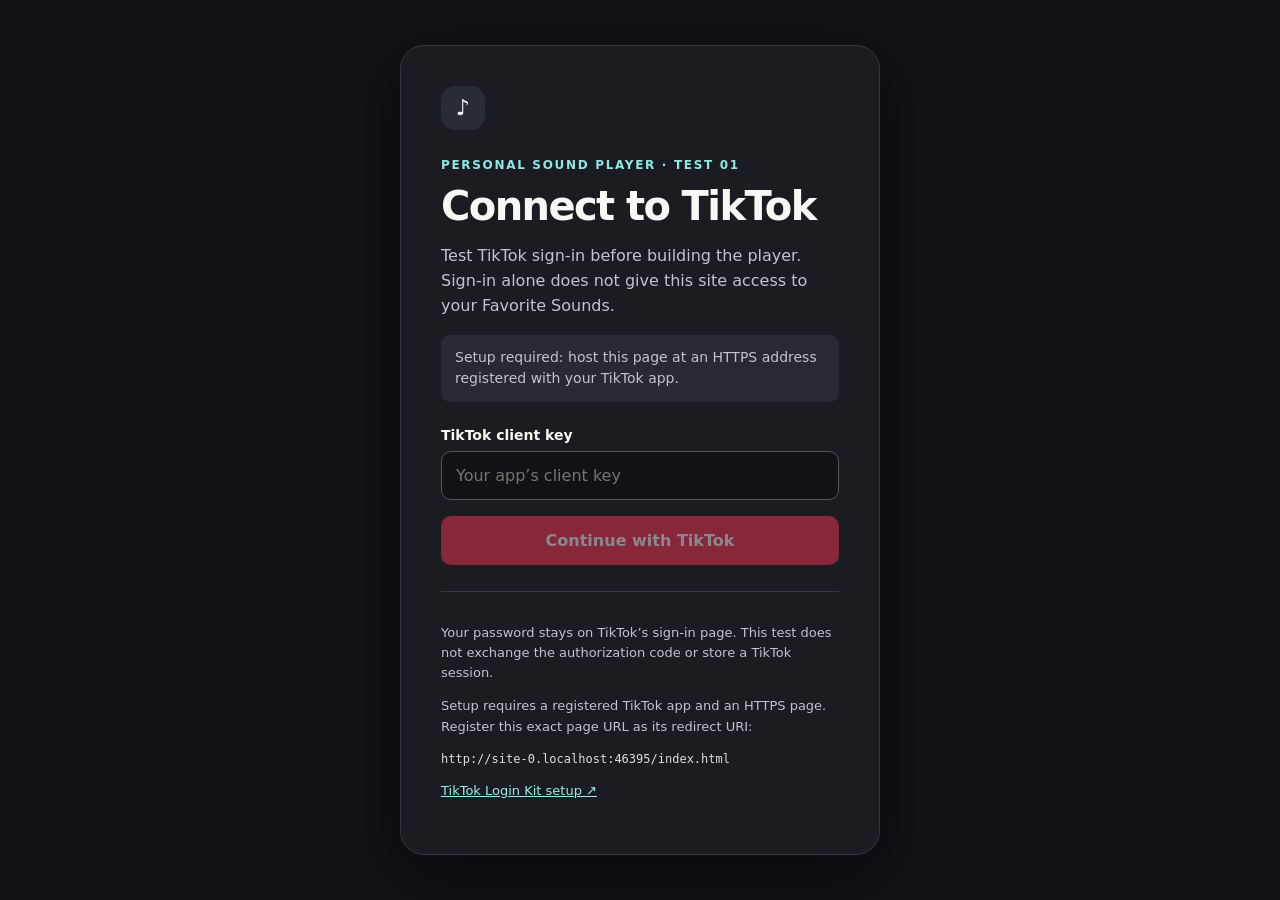
==== index.html @ 641b8b6f "Add TikTok sign-in test" ====
<!doctype html>
<html lang="en">
<head>
<meta charset="utf-8"><meta name="viewport" content="width=device-width,initial-scale=1"><meta name="referrer" content="no-referrer">
<title>TikTok sign-in test</title>
<style>
:root{font-family:system-ui,-apple-system,sans-serif;color:#f8f7f4;background:#111216;color-scheme:dark}*{box-sizing:border-box}body{margin:0;min-height:100vh;display:grid;place-items:center;padding:24px}.card{max-width:480px;width:100%;background:#1b1c22;border:1px solid #34353e;border-radius:24px;padding:clamp(24px,6vw,40px);box-shadow:0 18px 65px #0007}.mark{display:inline-grid;place-items:center;width:44px;height:44px;border-radius:14px;background:#2a2c34;font-size:22px}.eyebrow{color:#8ee8e3;font-size:12px;font-weight:700;letter-spacing:.14em;text-transform:uppercase;margin:26px 0 10px}h1{font-size:clamp(29px,7vw,40px);line-height:1.1;letter-spacing:-.04em;margin:0 0 15px}p{line-height:1.55;color:#c3c3cb}label{display:block;font-size:14px;font-weight:650;margin:25px 0 8px}input{width:100%;padding:14px;border:1px solid #53545f;border-radius:10px;background:#111216;color:white;font:inherit}button{width:100%;margin-top:16px;padding:15px;border:0;border-radius:10px;background:#fe3455;color:white;font:inherit;font-weight:750;cursor:pointer}button:disabled{opacity:.48;cursor:not-allowed}.note{border-top:1px solid #383941;margin-top:26px;padding-top:18px;font-size:13px}.note a{color:#9bece7}.status{padding:12px 14px;border-radius:9px;background:#292a31;font-size:14px;overflow-wrap:anywhere}.callback{font-family:monospace;font-size:12px;overflow-wrap:anywhere;color:#ddd}code{font-size:.9em}
</style>
</head>
<body><main class="card"><div class="mark" aria-hidden="true">♪</div><p class="eyebrow">Personal sound player · test 01</p><h1>Connect to TikTok</h1><p>Test TikTok sign-in before building the player. Sign-in alone does not give this site access to your Favorite Sounds.</p>
<p id="status" class="status" role="status" aria-live="polite">Enter a TikTok developer client key to begin.</p>
<form id="login"><label for="key">TikTok client key</label><input id="key" autocomplete="off" required placeholder="Your app’s client key"><button id="submit" type="submit">Continue with TikTok</button></form>
<div class="note"><p>Your password stays on TikTok’s sign-in page. This test does not exchange the authorization code or store a TikTok session.</p><p>Setup requires a registered TikTok app and an HTTPS page. Register this exact page URL as its redirect URI:</p><p class="callback" id="callback"></p><p><a href="https://developers.tiktok.com/docs/en/login-kit-web" target="_blank" rel="noopener noreferrer">TikTok Login Kit setup ↗</a></p></div></main>
<script>
(() => {
  const url = new URL(location.href);
  const redirect = url.origin + url.pathname;
  const status = document.querySelector('#status');
  const form = document.querySelector('#login');
  document.querySelector('#callback').textContent = redirect;
  const returnedState = url.searchParams.get('state');
  const code = url.searchParams.get('code');
  const error = url.searchParams.get('error');
  if (code || error || returnedState) {
    const expected = sessionStorage.getItem('tiktok-test-state');
    sessionStorage.removeItem('tiktok-test-state');
    history.replaceState(null, '', url.pathname);
    if (!expected || !returnedState || expected !== returnedState) status.textContent = 'The response could not be verified. Start the test again.';
    else if (error) status.textContent = 'TikTok did not authorize the request. You can try again.';
    else if (code) status.textContent = 'TikTok returned an authorization code. This test discarded it; no account is connected and Favorite Sounds access has not been tested.';
    else status.textContent = 'TikTok did not return an authorization code.';
  }
  if (location.protocol !== 'https:') {
    document.querySelector('#submit').disabled = true;
    if (!code && !error && !returnedState) status.textContent = 'Setup required: host this page at an HTTPS address registered with your TikTok app.';
  }
  form.addEventListener('submit', event => {
    event.preventDefault();
    if (location.protocol !== 'https:') return;
    const key = document.querySelector('#key').value.trim();
    if (!key) return;
    const state = Array.from(crypto.getRandomValues(new Uint8Array(32)), b => b.toString(16).padStart(2, '0')).join('');
    sessionStorage.setItem('tiktok-test-state', state);
    const auth = new URL('https://www.tiktok.com/v2/auth/authorize/');
    auth.search = new URLSearchParams({client_key:key, scope:'user.info.basic', response_type:'code', redirect_uri:redirect, state}).toString();
    location.assign(auth.href);
  });
})();
</script></body></html>
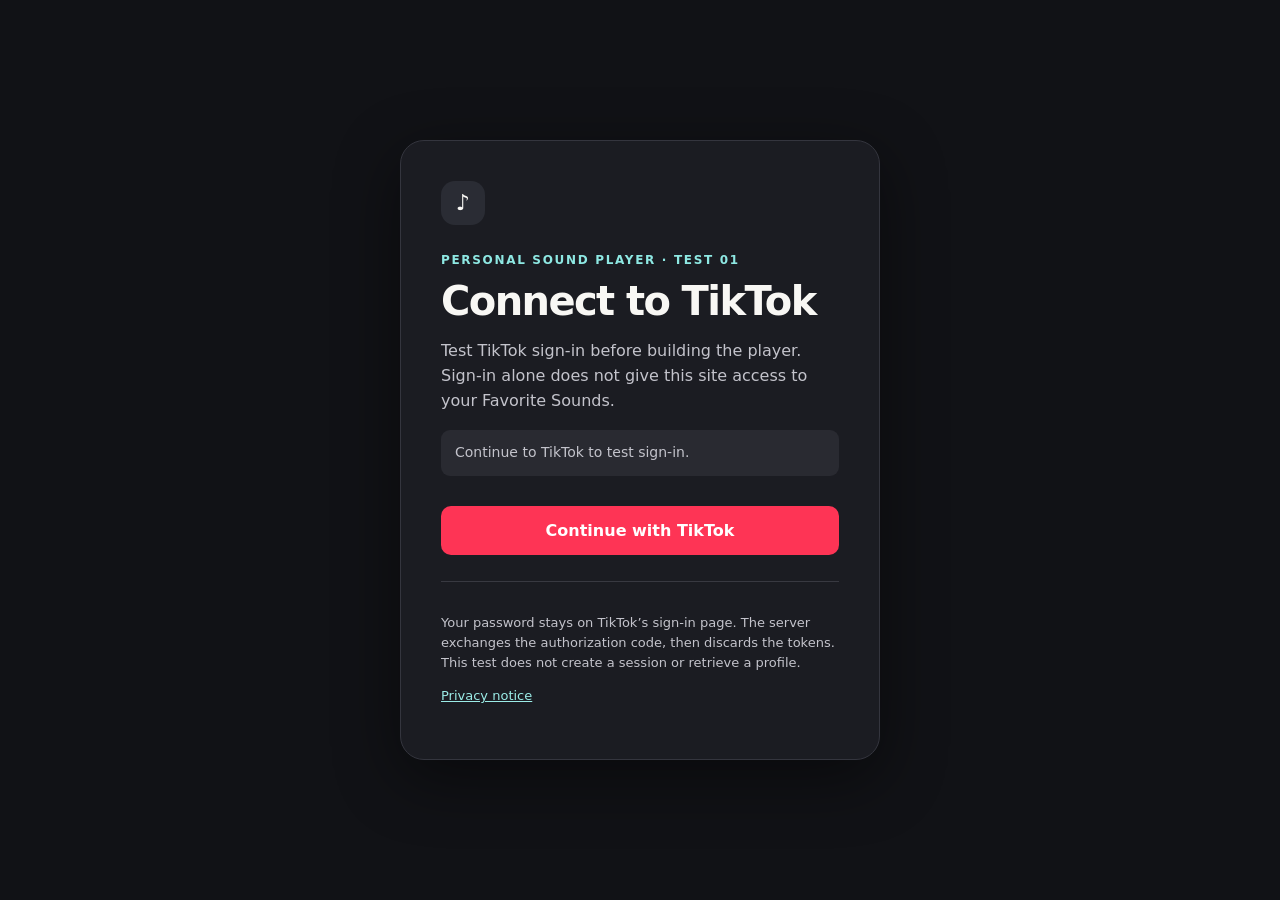
==== commit 80e2fd5f: "Use server-side TikTok Login Kit" ====
--- a/index.html
+++ b/index.html
@@ -8,42 +8,20 @@
 </style>
 </head>
 <body><main class="card"><div class="mark" aria-hidden="true">♪</div><p class="eyebrow">Personal sound player · test 01</p><h1>Connect to TikTok</h1><p>Test TikTok sign-in before building the player. Sign-in alone does not give this site access to your Favorite Sounds.</p>
-<p id="status" class="status" role="status" aria-live="polite">Enter a TikTok developer client key to begin.</p>
-<form id="login"><label for="key">TikTok client key</label><input id="key" autocomplete="off" required placeholder="Your app’s client key"><button id="submit" type="submit">Continue with TikTok</button></form>
-<div class="note"><p>Your password stays on TikTok’s sign-in page. This test does not exchange the authorization code or store a TikTok session.</p><p>Setup requires a registered TikTok app and an HTTPS page. Register this exact page URL as its redirect URI:</p><p class="callback" id="callback"></p><p><a href="https://developers.tiktok.com/docs/en/login-kit-web" target="_blank" rel="noopener noreferrer">TikTok Login Kit setup ↗</a></p></div></main>
+<p id="status" class="status" role="status" aria-live="polite">Continue to TikTok to test sign-in.</p>
+<form action="/api/tiktok/login" method="get"><button type="submit">Continue with TikTok</button></form>
+<div class="note"><p>Your password stays on TikTok’s sign-in page. The server exchanges the authorization code, then discards the tokens. This test does not create a session or retrieve a profile.</p><p><a href="/privacy.html">Privacy notice</a></p></div></main>
 <script>
 (() => {
   const url = new URL(location.href);
-  const redirect = url.origin + url.pathname;
-  const status = document.querySelector('#status');
-  const form = document.querySelector('#login');
-  document.querySelector('#callback').textContent = redirect;
-  const returnedState = url.searchParams.get('state');
-  const code = url.searchParams.get('code');
-  const error = url.searchParams.get('error');
-  if (code || error || returnedState) {
-    const expected = sessionStorage.getItem('tiktok-test-state');
-    sessionStorage.removeItem('tiktok-test-state');
-    history.replaceState(null, '', url.pathname);
-    if (!expected || !returnedState || expected !== returnedState) status.textContent = 'The response could not be verified. Start the test again.';
-    else if (error) status.textContent = 'TikTok did not authorize the request. You can try again.';
-    else if (code) status.textContent = 'TikTok returned an authorization code. This test discarded it; no account is connected and Favorite Sounds access has not been tested.';
-    else status.textContent = 'TikTok did not return an authorization code.';
-  }
-  if (location.protocol !== 'https:') {
-    document.querySelector('#submit').disabled = true;
-    if (!code && !error && !returnedState) status.textContent = 'Setup required: host this page at an HTTPS address registered with your TikTok app.';
-  }
-  form.addEventListener('submit', event => {
-    event.preventDefault();
-    if (location.protocol !== 'https:') return;
-    const key = document.querySelector('#key').value.trim();
-    if (!key) return;
-    const state = Array.from(crypto.getRandomValues(new Uint8Array(32)), b => b.toString(16).padStart(2, '0')).join('');
-    sessionStorage.setItem('tiktok-test-state', state);
-    const auth = new URL('https://www.tiktok.com/v2/auth/authorize/');
-    auth.search = new URLSearchParams({client_key:key, scope:'user.info.basic', response_type:'code', redirect_uri:redirect, state}).toString();
-    location.assign(auth.href);
-  });
+  const messages = {
+    config: 'Sign-in is not configured. Check the server settings and registered callback URL.',
+    state: 'The response could not be verified. Start the test again.',
+    denied: 'TikTok did not authorize the request. You can try again.',
+    failed: 'TikTok sign-in could not be completed. You can try again.'
+  };
+  const result = url.searchParams.get('result');
+  if (Object.hasOwn(messages, result)) document.querySelector('#status').textContent = messages[result];
+  if (url.search) history.replaceState(null, '', url.pathname);
 })();
 </script></body></html>
